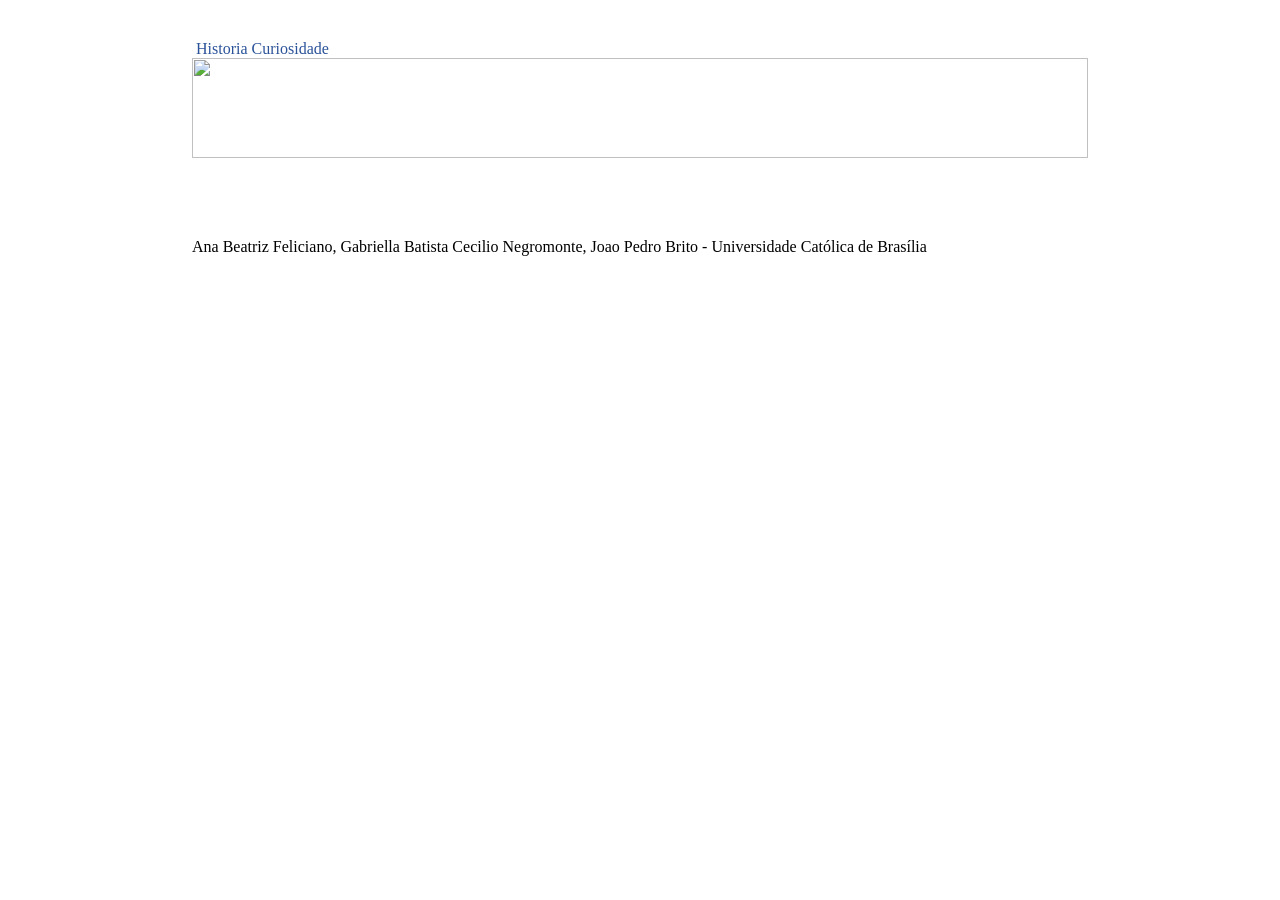
==== docs/index.html @ afdd56cf "a" ====
<!DOCTYPE html>
<html lang="pt">
<head>
    <meta charset="UTF-8">
    <meta name="viewport" content="width=device-width, initial-scale=1.0">
    <title>Home</title>
</head>
<link rel="stylesheet" href="stylesheet.css">
<body>
    <header>
        <div id="menu">
            <img src="img/cachorro_caramelo.png" alt="">
            <a href="index.html" target="_blank">
                
            </a>
            <a href="historia.html" target="_blank">Historia</a>
            <a href="curiosidades.html" target="_blank">Curiosidade</a>
        </div>
        <img class="banner" src="" alt="">
    </header>
    <main>

    </main>
    <footer>Ana Beatriz Feliciano, Gabriella Batista Cecilio Negromonte, Joao Pedro Brito - Universidade Católica de Brasília</footer>
</body>
</html>
---- docs/stylesheet.css ----
body {
    margin: 40px 15%;
    display: flex;
    flex-direction: column;
    justify-content: center;
    gap: 20px;
}

header {
    height: auto;
    width: 100%;
}

main {
    max-width: 1000px;
    width: 100%;
    min-height: 36px;
}

footer {

}

.banner {
    margin: auto;
    width: 100%;
    height: 100px;
    object-fit: cover;
}

h1 {

}

p {

}

a {
    color: #2a5298; 
    text-decoration: none; 
}
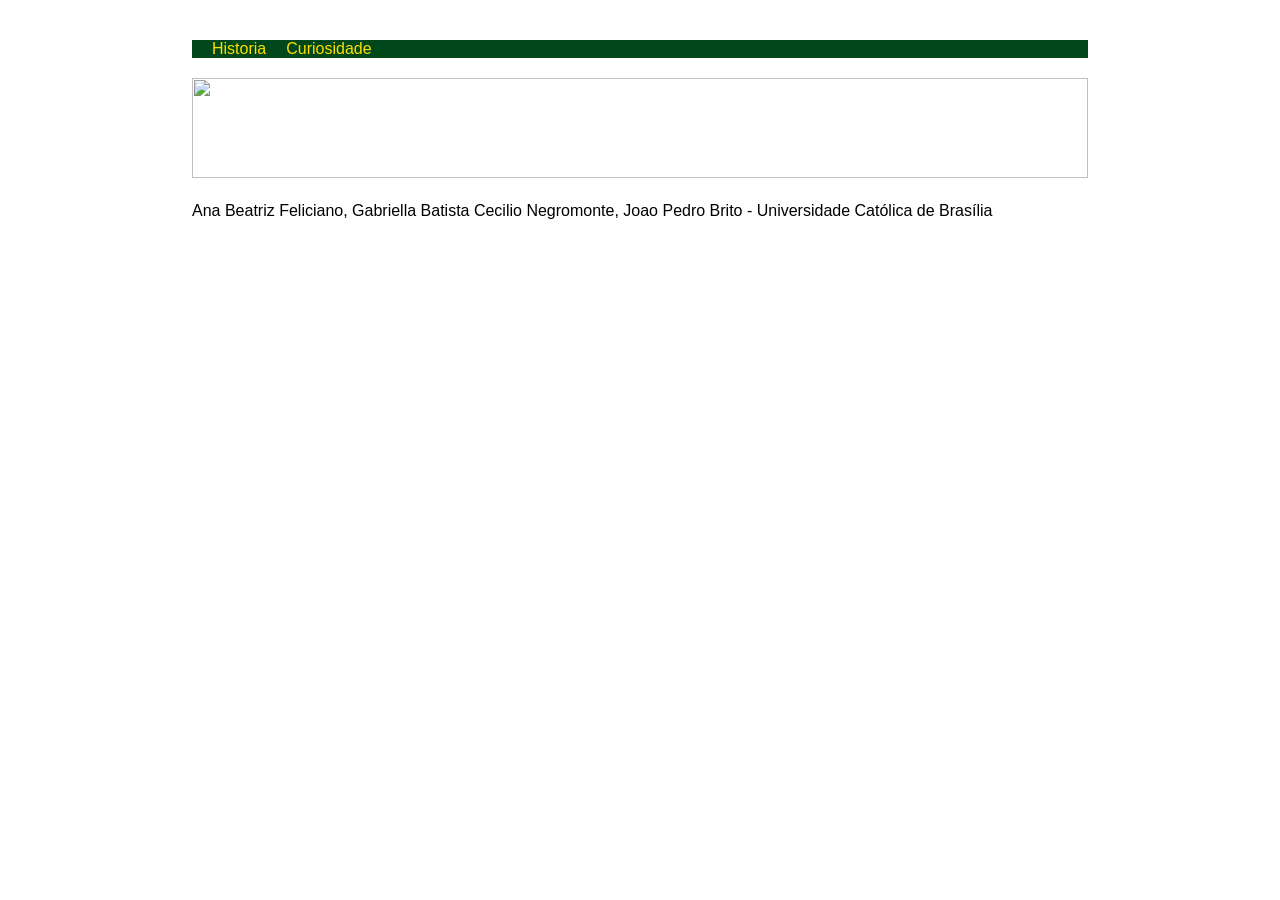
==== commit 8e2e0052: "a" ====
--- a/docs/index.html
+++ b/docs/index.html
@@ -8,18 +8,15 @@
 <link rel="stylesheet" href="stylesheet.css">
 <body>
     <header>
-        <div id="menu">
-            <img src="img/cachorro_caramelo.png" alt="">
-            <a href="index.html" target="_blank">
-                
-            </a>
-            <a href="historia.html" target="_blank">Historia</a>
-            <a href="curiosidades.html" target="_blank">Curiosidade</a>
+        <div class="menu">
+            <a class="pag" href="index.html" target="_blank"></a>
+            <a class="pag" href="historia.html" target="_blank">Historia</a>
+            <a class="pag" href="curiosidades.html" target="_blank">Curiosidade</a>
         </div>
-        <img class="banner" src="" alt="">
+       
     </header>
     <main>
-
+         <img class="banner" src="" alt="">
     </main>
     <footer>Ana Beatriz Feliciano, Gabriella Batista Cecilio Negromonte, Joao Pedro Brito - Universidade Católica de Brasília</footer>
 </body>
--- a/docs/stylesheet.css
+++ b/docs/stylesheet.css
@@ -1,9 +1,18 @@
+@font-face {
+    font-family: 'Oferta-do-Dia';
+    src: url('fontes/Oferta-do-Dia.ttf') format('truetype'),
+         url('fontes/Oferta-do-Dia.ttf') format('truetype');
+    font-weight: normal;
+    font-style: normal;
+}
+
 body {
     margin: 40px 15%;
     display: flex;
     flex-direction: column;
     justify-content: center;
     gap: 20px;
+    font-family: 'Montserrat', 'Segoe UI', Tahoma, Geneva, Verdana, sans-serif;
 }
 
 header {
@@ -21,6 +30,14 @@
 
 }
 
+.menu {
+    background-color: #004719;;
+    display: flex;
+    justify-content: ;
+    align-items: center;
+    gap: 20px;
+}
+
 .banner {
     margin: auto;
     width: 100%;
@@ -28,15 +45,35 @@
     object-fit: cover;
 }
 
+.title {
+    text-align: center;
+    font-size: 100px;
+    font-family: 'Oferta-do-Dia';
+    font-weight: 300;
+}
+
+.curiosidade-card {
+    background: #fff;
+    padding: 25px;
+    margin-bottom: 20px;
+    border-left: 8px solid #009C3B;
+    border-radius: 5px;
+    box-shadow: 0 2px 5px rgba(0,0,0,0.05);
+}
+
+.pag {
+    color: #FFDF00;
+}
+
 h1 {
 
 }
 
 p {
-
+    
 }
 
 a {
-    color: #2a5298; 
+
     text-decoration: none; 
 }
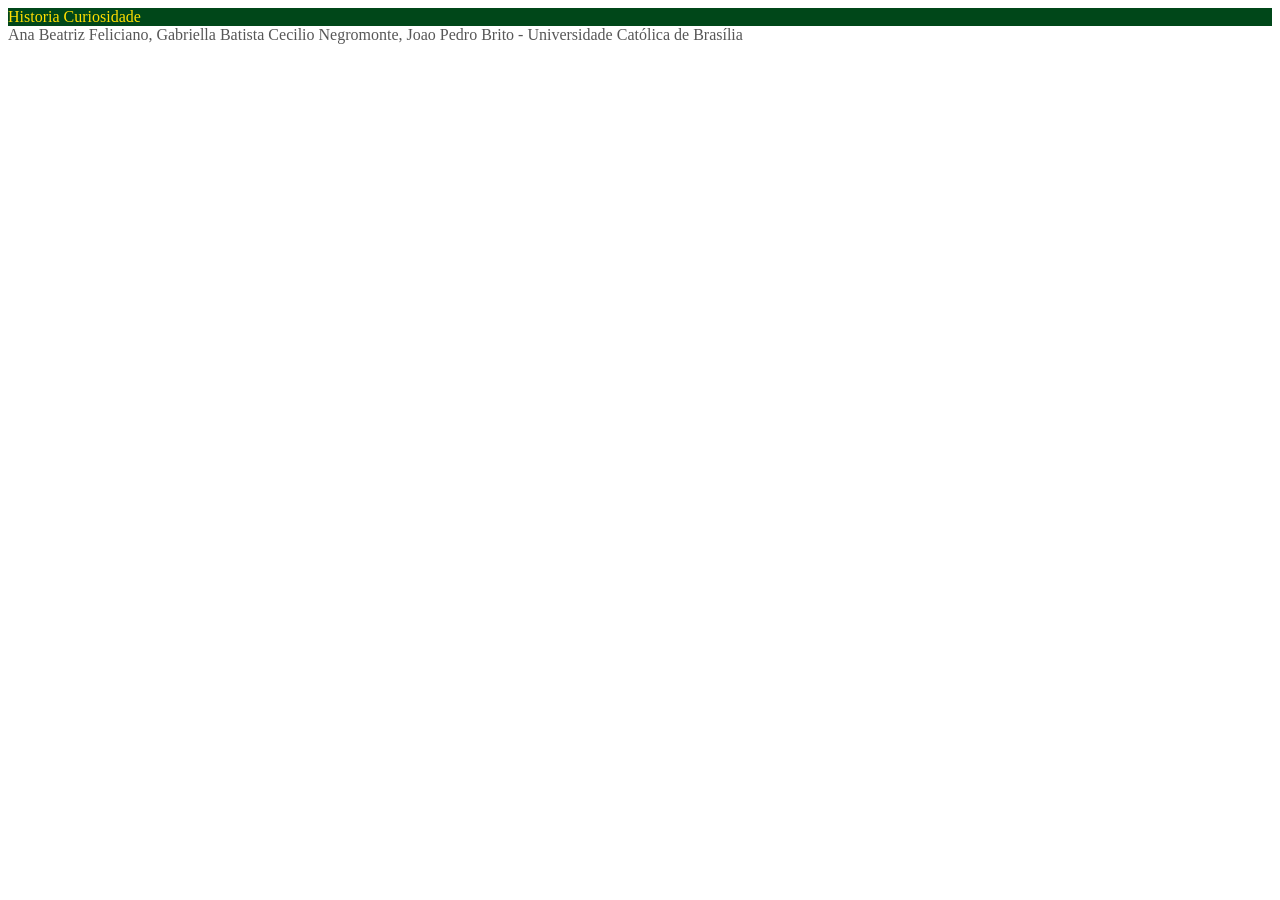
==== commit 123968d6: "a" ====
--- a/docs/index.html
+++ b/docs/index.html
@@ -4,19 +4,20 @@
     <meta charset="UTF-8">
     <meta name="viewport" content="width=device-width, initial-scale=1.0">
     <title>Home</title>
+    <link rel="stylesheet" href="stylesheet.css">
 </head>
-<link rel="stylesheet" href="stylesheet.css">
+
 <body>
     <header>
-        <div class="menu">
-            <a class="pag" href="index.html" target="_blank"></a>
-            <a class="pag" href="historia.html" target="_blank">Historia</a>
-            <a class="pag" href="curiosidades.html" target="_blank">Curiosidade</a>
+        <div>
+            <a href="index.html" target="_blank"></a>
+            <a href="historia.html" target="_blank">Historia</a>
+            <a href="curiosidades.html" target="_blank">Curiosidade</a>
         </div>
        
     </header>
     <main>
-         <img class="banner" src="" alt="">
+        
     </main>
     <footer>Ana Beatriz Feliciano, Gabriella Batista Cecilio Negromonte, Joao Pedro Brito - Universidade Católica de Brasília</footer>
 </body>
--- a/docs/stylesheet.css
+++ b/docs/stylesheet.css
@@ -7,73 +7,85 @@
 }
 
 body {
-    margin: 40px 15%;
     display: flex;
     flex-direction: column;
     justify-content: center;
-    gap: 20px;
-    font-family: 'Montserrat', 'Segoe UI', Tahoma, Geneva, Verdana, sans-serif;
+    color: var(--azul);
 }
 
 header {
-    height: auto;
     width: 100%;
+    background-color: var(--verde);
+}
+
+.logo {
+    position: absolute;
+    left: 20px;
+    top: 45px;
+    transform: translateY(-50%);
+    z-index: 99;
+}
+
+.logo img {
+  height: 100px;
+  display: block;
+}
+
+.menu {
+    display: flex;
+    align-items: center;
+    justify-content: flex-end;
+    gap: 20px;
+    position: relative;
+    padding-right: 32px; 
+    height: 60px;
 }
 
 main {
-    max-width: 1000px;
-    width: 100%;
-    min-height: 36px;
+    margin: 0 15%;
 }
 
-footer {
+a {
+    text-decoration: none;
+    color: var(--amarelo);
+}
+
+img {
 
 }
 
-.menu {
-    background-color: #004719;;
-    display: flex;
-    justify-content: ;
-    align-items: center;
-    gap: 20px;
+.title {
+    margin:0 ;
+    position: relative;
+    font-family: Oferta-do-Dia;
+    color: var(--branco);
+    text-align: center;
+    font-size: 80px;
+    font-weight: 100;
 }
 
-.banner {
-    margin: auto;
+.bannerimg {
+    position: absolute;
+    
+    margin:  auto -15%;
     width: 100%;
     height: 100px;
     object-fit: cover;
 }
 
-.title {
-    text-align: center;
-    font-size: 100px;
-    font-family: 'Oferta-do-Dia';
-    font-weight: 300;
-}
-
-.curiosidade-card {
-    background: #fff;
-    padding: 25px;
-    margin-bottom: 20px;
-    border-left: 8px solid #009C3B;
-    border-radius: 5px;
-    box-shadow: 0 2px 5px rgba(0,0,0,0.05);
-}
-
-.pag {
-    color: #FFDF00;
-}
-
-h1 {
-
-}
-
-p {
+.card {
     
 }
 
-a {
+footer {
+    color: rgb(87, 87, 87);
+}
 
-    text-decoration: none; 
-}+:root {
+    --verde: #004719;
+    --amarelo: #FFDF00;
+    --azul: #0F3275;
+    --branco: #F4F4F4;
+}
+
+
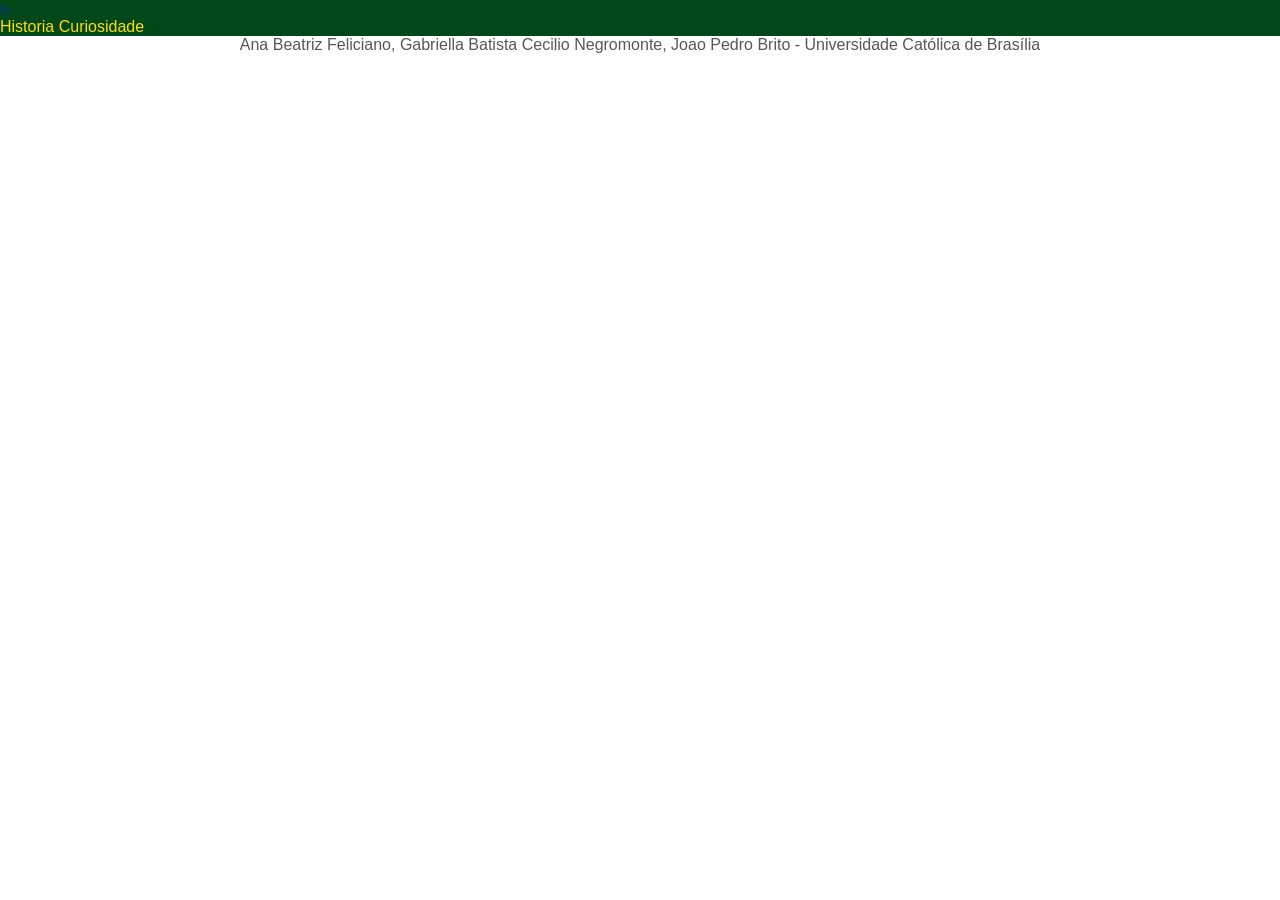
==== commit 92688e84: "teste" ====
--- a/docs/index.html
+++ b/docs/index.html
@@ -9,6 +9,7 @@
 
 <body>
     <header>
+        a
         <div>
             <a href="index.html" target="_blank"></a>
             <a href="historia.html" target="_blank">Historia</a>
--- a/docs/stylesheet.css
+++ b/docs/stylesheet.css
@@ -6,22 +6,27 @@
     font-style: normal;
 }
 
+* {
+    margin: 0;
+    padding: 0;
+    box-sizing: border-box;
+}
+
 body {
+    width: 100%;
     display: flex;
     flex-direction: column;
-    justify-content: center;
     color: var(--azul);
+    font-family: 'Montserrat', 'Segoe UI', Tahoma, Geneva, Verdana, sans-serif;
 }
 
 header {
-    width: 100%;
     background-color: var(--verde);
 }
 
 .logo {
     position: absolute;
-    left: 20px;
-    top: 45px;
+    padding: 70px 20px 0 0;
     transform: translateY(-50%);
     z-index: 99;
 }
@@ -66,19 +71,44 @@
 
 .bannerimg {
     position: absolute;
-    
-    margin:  auto -15%;
+    left: 0;
     width: 100%;
     height: 100px;
     object-fit: cover;
+    z-index: -1;
+}
+
+.banner {
+    margin-bottom: 60px;
+}
+
+section {
+    
+}
+
+.grid-card {
+  display: grid;
+  grid-template-columns: 1fr 1fr;
+  gap: 15px;
 }
 
 .card {
-    
+    margin: 10px;
+    padding: 18px;
+    border: 1px solid;
+    border-radius: 10px;
+}
+
+@media (min-width: 600px) {
+  .grid-container {
+    grid-template-columns: 1fr;
+  }
 }
 
 footer {
     color: rgb(87, 87, 87);
+    text-align: center;
+
 }
 
 :root {
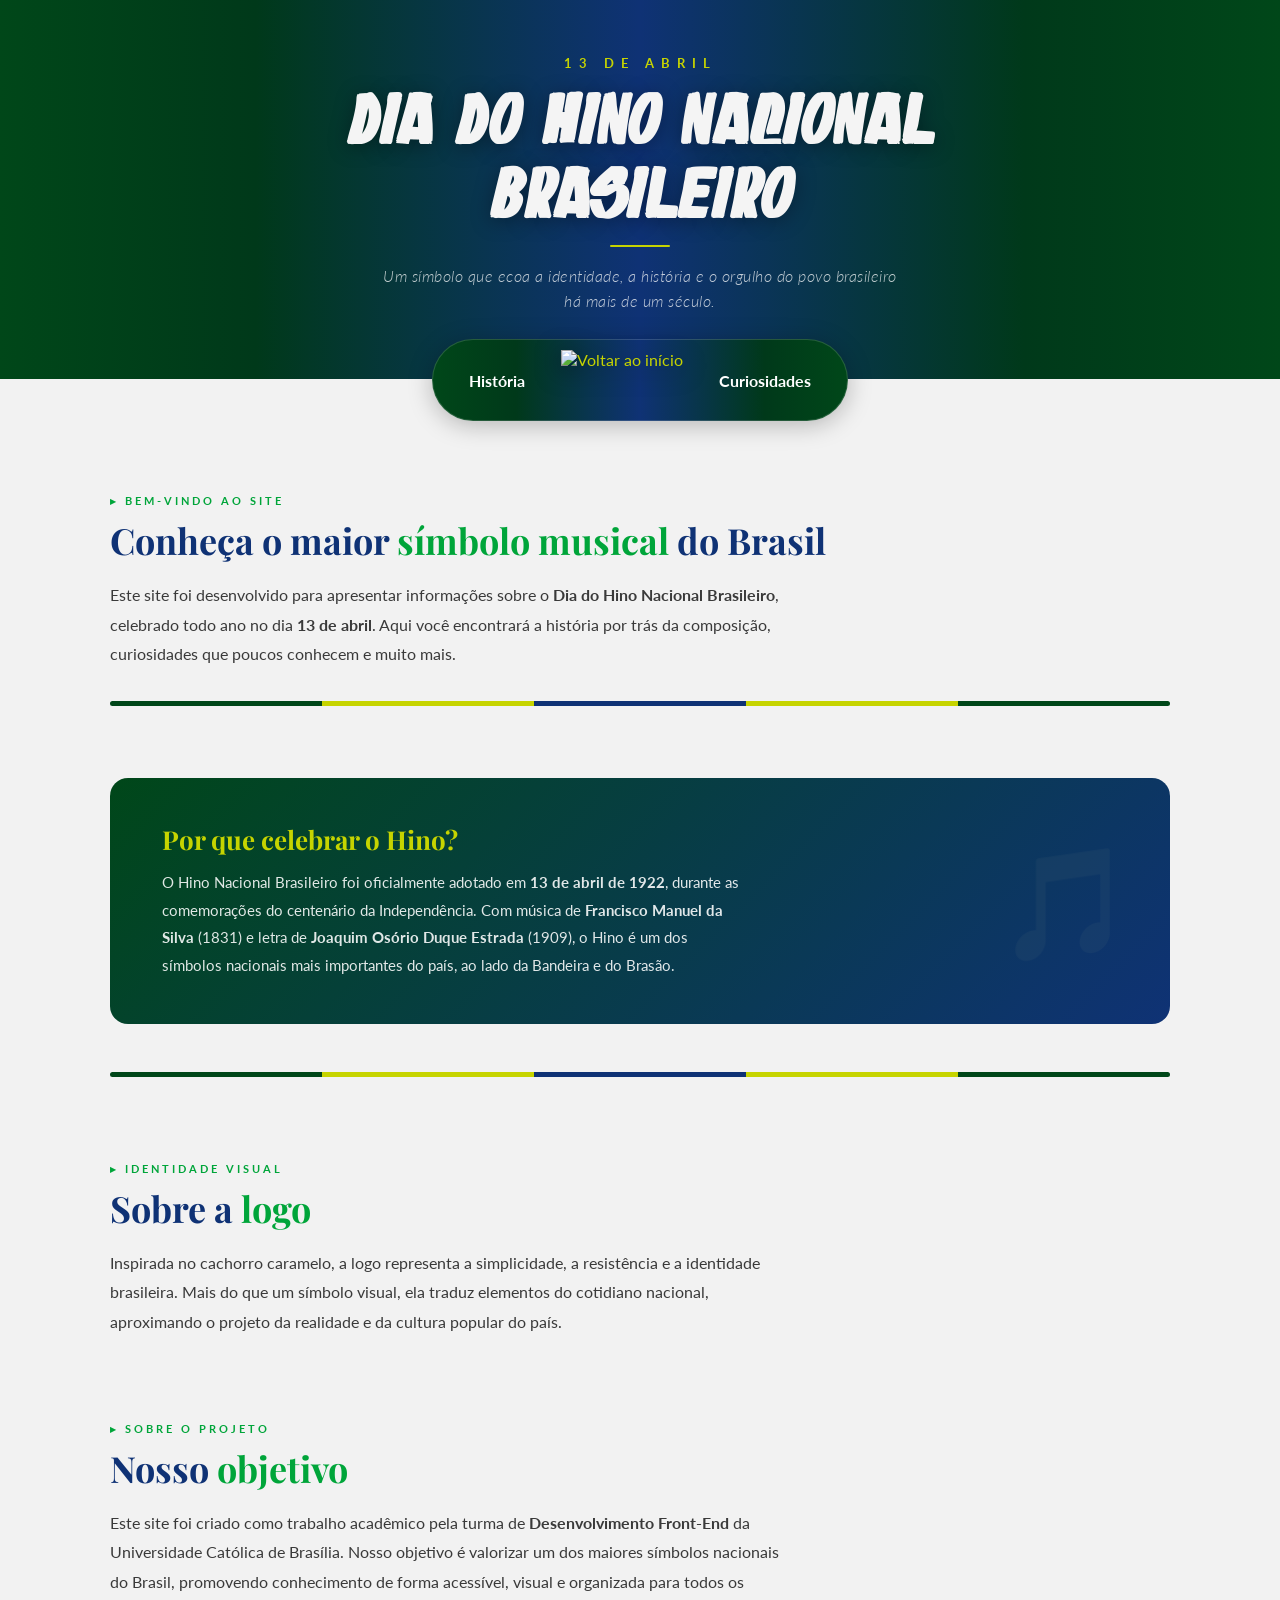
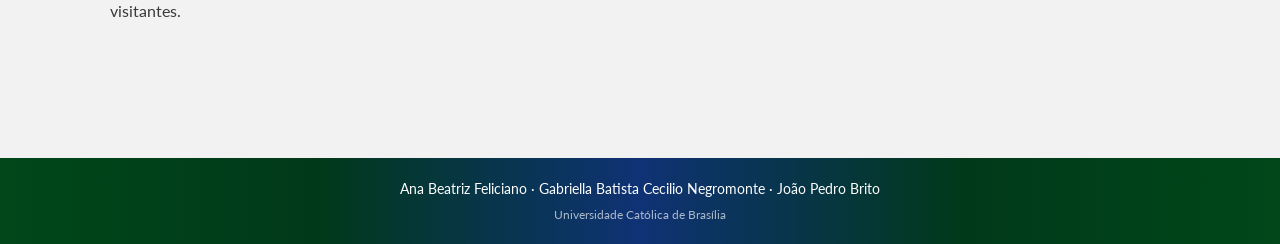
==== commit f623fc06: "Atualização" ====
--- a/docs/index.html
+++ b/docs/index.html
@@ -1,25 +1,141 @@
 <!DOCTYPE html>
-<html lang="pt">
+<html lang="pt-BR">
+
 <head>
     <meta charset="UTF-8">
     <meta name="viewport" content="width=device-width, initial-scale=1.0">
-    <title>Home</title>
+
+    <title>Dia do Hino Nacional Brasileiro</title>
+    <link href="https://fonts.googleapis.com/css2?family=Playfair+Display:wght@700;900&family=Lato:wght@300;400;700&display=swap" rel="stylesheet">
     <link rel="stylesheet" href="stylesheet.css">
+
 </head>
 
 <body>
+
+    <!-- ================= HEADER ================= -->
     <header>
-        a
-        <div>
-            <a href="index.html" target="_blank"></a>
-            <a href="historia.html" target="_blank">Historia</a>
-            <a href="curiosidades.html" target="_blank">Curiosidade</a>
+        <span class="title-date">13 de abril</span>
+
+        <h1 class="title">Dia do Hino Nacional Brasileiro</h1>
+
+        <div class="title-divider"></div>
+
+        <span class="title-sub">
+            Um símbolo que ecoa a identidade, a história e o orgulho do povo brasileiro há mais de um século.
+        </span>
+    </header>
+
+    <!-- ================= MENU ================= -->
+    <nav>
+        <div class="menu">
+
+            <a href="historia.html" class="menu-link">História</a>
+
+            <!-- LOGO CENTRAL -->
+            <div class="nav-logo">
+                <a href="index.html">
+                    <img src="../Trabalho 02/img/Logo.png" alt="Voltar ao início">
+                </a>
+            </div>
+
+            <a href="curiosidades.html" class="menu-link">Curiosidades</a>
+
         </div>
-       
-    </header>
+    </nav>
+
+    <!-- ================= CONTEÚDO ================= -->
     <main>
+
+        <!-- INTRODUÇÃO -->
+        <section class="content-section">
+            <span class="section-label">▸ Bem-vindo ao site</span>
+
+            <h2>Conheça o maior <em>símbolo musical</em> do Brasil</h2>
+
+            <p>
+                Este site foi desenvolvido para apresentar informações sobre o
+                <strong>Dia do Hino Nacional Brasileiro</strong>, celebrado todo ano no dia
+                <strong>13 de abril</strong>.
+                Aqui você encontrará a história por trás da composição, curiosidades
+                que poucos conhecem e muito mais.
+            </p>
+
+            <!-- FAIXA DA BANDEIRA -->
+            <div class="flag-stripe">
+                <div class="s1"></div>
+                <div class="s2"></div>
+                <div class="s3"></div>
+                <div class="s4"></div>
+                <div class="s5"></div>
+            </div>
+        </section>
+
+        <!-- DESTAQUE -->
+        <section class="highlight-box">
+            <h2>Por que celebrar o Hino?</h2>
+
+            <p>
+                O Hino Nacional Brasileiro foi oficialmente adotado em
+                <strong>13 de abril de 1922</strong>, durante as comemorações do
+                centenário da Independência.
+
+                Com música de <strong>Francisco Manuel da Silva</strong> (1831)
+                e letra de <strong>Joaquim Osório Duque Estrada</strong> (1909),
+                o Hino é um dos símbolos nacionais mais importantes do país,
+                ao lado da Bandeira e do Brasão.
+            </p>
+        </section>
+
+        <!-- FAIXA DECORATIVA -->
+        <div class="flag-stripe">
+            <div class="s1"></div>
+            <div class="s2"></div>
+            <div class="s3"></div>
+            <div class="s4"></div>
+            <div class="s5"></div>
+        </div>
+
+        <!-- LOGO -->
+        <section class="content-section">
+            <span class="section-label">▸ Identidade visual</span>
+
+            <h2>Sobre a <em>logo</em></h2>
+
+            <p>
+                Inspirada no cachorro caramelo, a logo representa a simplicidade,
+                a resistência e a identidade brasileira. Mais do que um símbolo visual,
+                ela traduz elementos do cotidiano nacional, aproximando o projeto da
+                realidade e da cultura popular do país.
+            </p>
+        </section>
+
+        <!-- OBJETIVO -->
+        <section class="content-section">
+            <span class="section-label">▸ Sobre o projeto</span>
+
+            <h2>Nosso <em>objetivo</em></h2>
+
+            <p>
+                Este site foi criado como trabalho acadêmico pela turma de 
+                <strong>Desenvolvimento Front-End </strong> da Universidade Católica de Brasília. 
+                Nosso objetivo é valorizar um dos maiores símbolos nacionais do Brasil, promovendo conhecimento 
+                de forma acessível, visual e organizada para todos os visitantes.
+            </p>
+        </section>
+        
+        <section class="content-section"></section>
         
     </main>
-    <footer>Ana Beatriz Feliciano, Gabriella Batista Cecilio Negromonte, Joao Pedro Brito - Universidade Católica de Brasília</footer>
+
+    <!-- ================= FOOTER ================= -->
+    <footer>
+        <p>
+            Ana Beatriz Feliciano · Gabriella Batista Cecilio Negromonte · João Pedro Brito
+        </p>
+
+        <small>Universidade Católica de Brasília</small>
+    </footer>
+
 </body>
 </html>
--- a/docs/stylesheet.css
+++ b/docs/stylesheet.css
@@ -1,53 +1,187 @@
+/* =========================
+   IMPORTAÇÃO DE FONTES
+========================= */
 @font-face {
     font-family: 'Oferta-do-Dia';
-    src: url('fontes/Oferta-do-Dia.ttf') format('truetype'),
-         url('fontes/Oferta-do-Dia.ttf') format('truetype');
-    font-weight: normal;
-    font-style: normal;
-}
-
+    src: url('fontes/Oferta-do-Dia.ttf') format('truetype');
+}
+
+/* =========================
+   VARIÁVEIS
+========================= */
+:root {
+    --verde:        #004719;
+    --verde-claro:  #00a53a;
+    --amarelo:      #c6d400;
+    --azul:         #0F3275;
+    --branco:       #F4F4F4;
+}
+
+/* =========================
+   RESET GLOBAL
+========================= */
 * {
     margin: 0;
     padding: 0;
     box-sizing: border-box;
 }
 
+/* =========================
+   BODY
+========================= */
 body {
     width: 100%;
+    min-height: 100vh;
     display: flex;
     flex-direction: column;
+    background-color: #F2F2F2;
     color: var(--azul);
-    font-family: 'Montserrat', 'Segoe UI', Tahoma, Geneva, Verdana, sans-serif;
-}
-
+    font-family: 'Lato', 'Montserrat', sans-serif;
+}
+
+/* =========================
+   HEADER
+========================= */
 header {
-    background-color: var(--verde);
-}
-
-.logo {
+    background: linear-gradient(
+        90deg,
+        var(--verde)  0%,
+        #00391a       20%,
+        var(--azul)   50%,
+        #00391a       80%,
+        var(--verde)  100%
+    );
+    text-align: center;
+    padding: 55px 15% 65px;
+    position: relative;
+}
+/* =========================
+   TÍTULO
+========================= */
+.title-date {
+    display: block;
+    font-size: 13px;
+    font-weight: 700;
+    letter-spacing: 7px;
+    text-transform: uppercase;
+    color: var(--amarelo);
+    margin-bottom: 10px;
+}
+
+.title {
+    font-family: 'Oferta-do-Dia', serif;
+    color: var(--branco);
+    font-size: clamp(40px, 5.5vw, 78px);
+    line-height: 1.05;
+    text-shadow: 0 3px 20px rgba(0,0,0,0.35);
+}
+
+.title-divider {
+    width: 60px;
+    height: 2px;
+    background: var(--amarelo);
+    margin: 16px auto;
+    border-radius: 2px;
+}
+
+.title-sub {
+    font-size: clamp(13px, 1.4vw, 16px);
+    font-weight: 300;
+    font-style: italic;
+    color: rgba(255,255,255,0.75);
+    letter-spacing: 0.5px;
+    line-height: 1.6;
+    max-width: 520px;
+    margin: 0 auto;
+    display: block;
+}
+
+/* =========================
+   NAV / MENU
+========================= */
+nav {
+    display: flex;
+    justify-content: center;
+    align-items: center;
+    margin-top: -40px;
+    position: relative;
+    z-index: 2;
+}
+
+.menu {
+    display: flex;
+    align-items: center;
+    justify-content: center;
+    gap: 36px;
+    background: linear-gradient(
+        90deg,
+        var(--verde)  0%,
+        #00391a       20%,
+        var(--azul)   50%,
+        #00391a       80%,
+        var(--verde)  100%
+    );
+    padding: 10px 36px;
+    border-radius: 50px;
+    border: 1px solid rgba(255,255,255,0.15);
+    box-shadow: 0 4px 24px rgba(0,0,0,0.25);
+}
+
+.menu a.menu-link {
+    text-decoration: none;
+    color: white;
+    font-weight: bold;
+    position: relative;
+    white-space: nowrap;
+}
+
+.menu a.menu-link::after {
+    content: "";
     position: absolute;
-    padding: 70px 20px 0 0;
-    transform: translateY(-50%);
-    z-index: 99;
-}
-
-.logo img {
-  height: 100px;
-  display: block;
-}
-
-.menu {
+    width: 0%;
+    height: 2px;
+    left: 0;
+    bottom: -5px;
+    background: var(--amarelo);
+    transition: 0.3s;
+}
+
+.menu a.menu-link:hover::after {
+    width: 100%;
+}
+
+/* Logo */
+.nav-logo {
     display: flex;
     align-items: center;
-    justify-content: flex-end;
-    gap: 20px;
-    position: relative;
-    padding-right: 32px; 
+    justify-content: center;
+    position: relative;
+    top: 0;
+    z-index: 10;
+}
+
+.nav-logo img {
     height: 60px;
-}
-
+    width: auto;
+    display: block;
+    transition: transform 0.3s ease, filter 0.3s ease;
+    filter: drop-shadow(0 4px 12px rgba(0,0,0,0.5));
+}
+
+.nav-logo img:hover {
+    transform: scale(1.08);
+    filter: drop-shadow(0 6px 18px rgba(0,0,0,0.6));
+}
+
+/* =========================
+   MAIN
+========================= */
 main {
-    margin: 0 15%;
+    flex: 1;
+    padding: 20px;
+    max-width: 1100px;
+    width: 100%;
+    margin: 0 auto;
 }
 
 a {
@@ -55,41 +189,13 @@
     color: var(--amarelo);
 }
 
-img {
-
-}
-
-.title {
-    margin:0 ;
-    position: relative;
-    font-family: Oferta-do-Dia;
-    color: var(--branco);
-    text-align: center;
-    font-size: 80px;
-    font-weight: 100;
-}
-
-.bannerimg {
-    position: absolute;
-    left: 0;
-    width: 100%;
-    height: 100px;
-    object-fit: cover;
-    z-index: -1;
-}
-
-.banner {
-    margin-bottom: 60px;
-}
-
-section {
-    
-}
-
+/* =========================
+   CARDS
+========================= */
 .grid-card {
-  display: grid;
-  grid-template-columns: 1fr 1fr;
-  gap: 15px;
+    display: grid;
+    grid-template-columns: 1fr 1fr;
+    gap: 15px;
 }
 
 .card {
@@ -99,23 +205,132 @@
     border-radius: 10px;
 }
 
-@media (min-width: 600px) {
-  .grid-container {
-    grid-template-columns: 1fr;
-  }
-}
-
+/* =========================
+   SEPARADOR
+========================= */
+.flag-stripe {
+    display: flex;
+    height: 5px;
+    margin: 32px 0;
+    border-radius: 3px;
+    overflow: hidden;
+}
+
+.flag-stripe div { flex: 1; }
+.s1 { background: var(--verde); }
+.s2 { background: var(--amarelo); }
+.s3 { background: var(--azul); }
+.s4 { background: var(--amarelo); }
+.s5 { background: var(--verde); }
+
+/* =========================
+   CONTEÚDO
+========================= */
+.content-section {
+    padding: 48px 0 32px;
+}
+
+.section-label {
+    display: inline-block;
+    font-size: 11px;
+    font-weight: 700;
+    letter-spacing: 3px;
+    text-transform: uppercase;
+    color: var(--verde-claro);
+    margin-bottom: 8px;
+}
+
+.content-section h2 {
+    font-family: 'Playfair Display', serif;
+    font-size: clamp(26px, 3vw, 36px);
+    margin-bottom: 16px;
+}
+
+.content-section h2 em {
+    color: var(--verde-claro);
+    font-style: normal;
+}
+
+.content-section p {
+    font-size: 16px;
+    line-height: 1.85;
+    color: #3a3a3a;
+    max-width: 680px;
+}
+
+/* =========================
+   DESTAQUE
+========================= */
+.highlight-box {
+    background: linear-gradient(135deg, var(--verde), var(--azul));
+    border-radius: 18px;
+    padding: 44px 52px;
+    color: white;
+    margin: 8px 0 48px;
+    position: relative;
+    overflow: hidden;
+}
+
+.highlight-box::after {
+    content: "🎵";
+    position: absolute;
+    font-size: 110px;
+    right: 36px;
+    top: 50%;
+    transform: translateY(-50%);
+    opacity: 0.12;
+}
+
+.highlight-box h2 {
+    font-family: 'Playfair Display', serif;
+    font-size: 26px;
+    color: var(--amarelo);
+    margin-bottom: 12px;
+}
+
+.highlight-box p {
+    font-size: 15px;
+    line-height: 1.85;
+    max-width: 580px;
+    color: rgba(255,255,255,0.88);
+}
+
+/* =========================
+   FOOTER
+========================= */
 footer {
-    color: rgb(87, 87, 87);
+    background: linear-gradient(
+        90deg,
+        var(--verde),
+        #00391a,
+        var(--azul),
+        #00391a,
+        var(--verde)
+    );
+    color: white;
     text-align: center;
-
-}
-
-:root {
-    --verde: #004719;
-    --amarelo: #FFDF00;
-    --azul: #0F3275;
-    --branco: #F4F4F4;
-}
-
-
+    padding: 18px 15px;
+    font-size: 14px;
+    line-height: 1.8;
+}
+
+footer small {
+    opacity: 0.65;
+    font-size: 12px;
+}
+
+/* =========================
+   RESPONSIVO
+========================= */
+@media (max-width: 768px) {
+    header { padding: 48px 6% 56px; }
+    main   { margin: 0 5%; }
+
+    .menu { gap: 20px; padding: 10px 20px; }
+
+    .nav-logo { top: -12px; }
+    .nav-logo img { height: 70px; }
+
+    .highlight-box { padding: 30px 24px; }
+    .highlight-box::after { display: none; }
+}
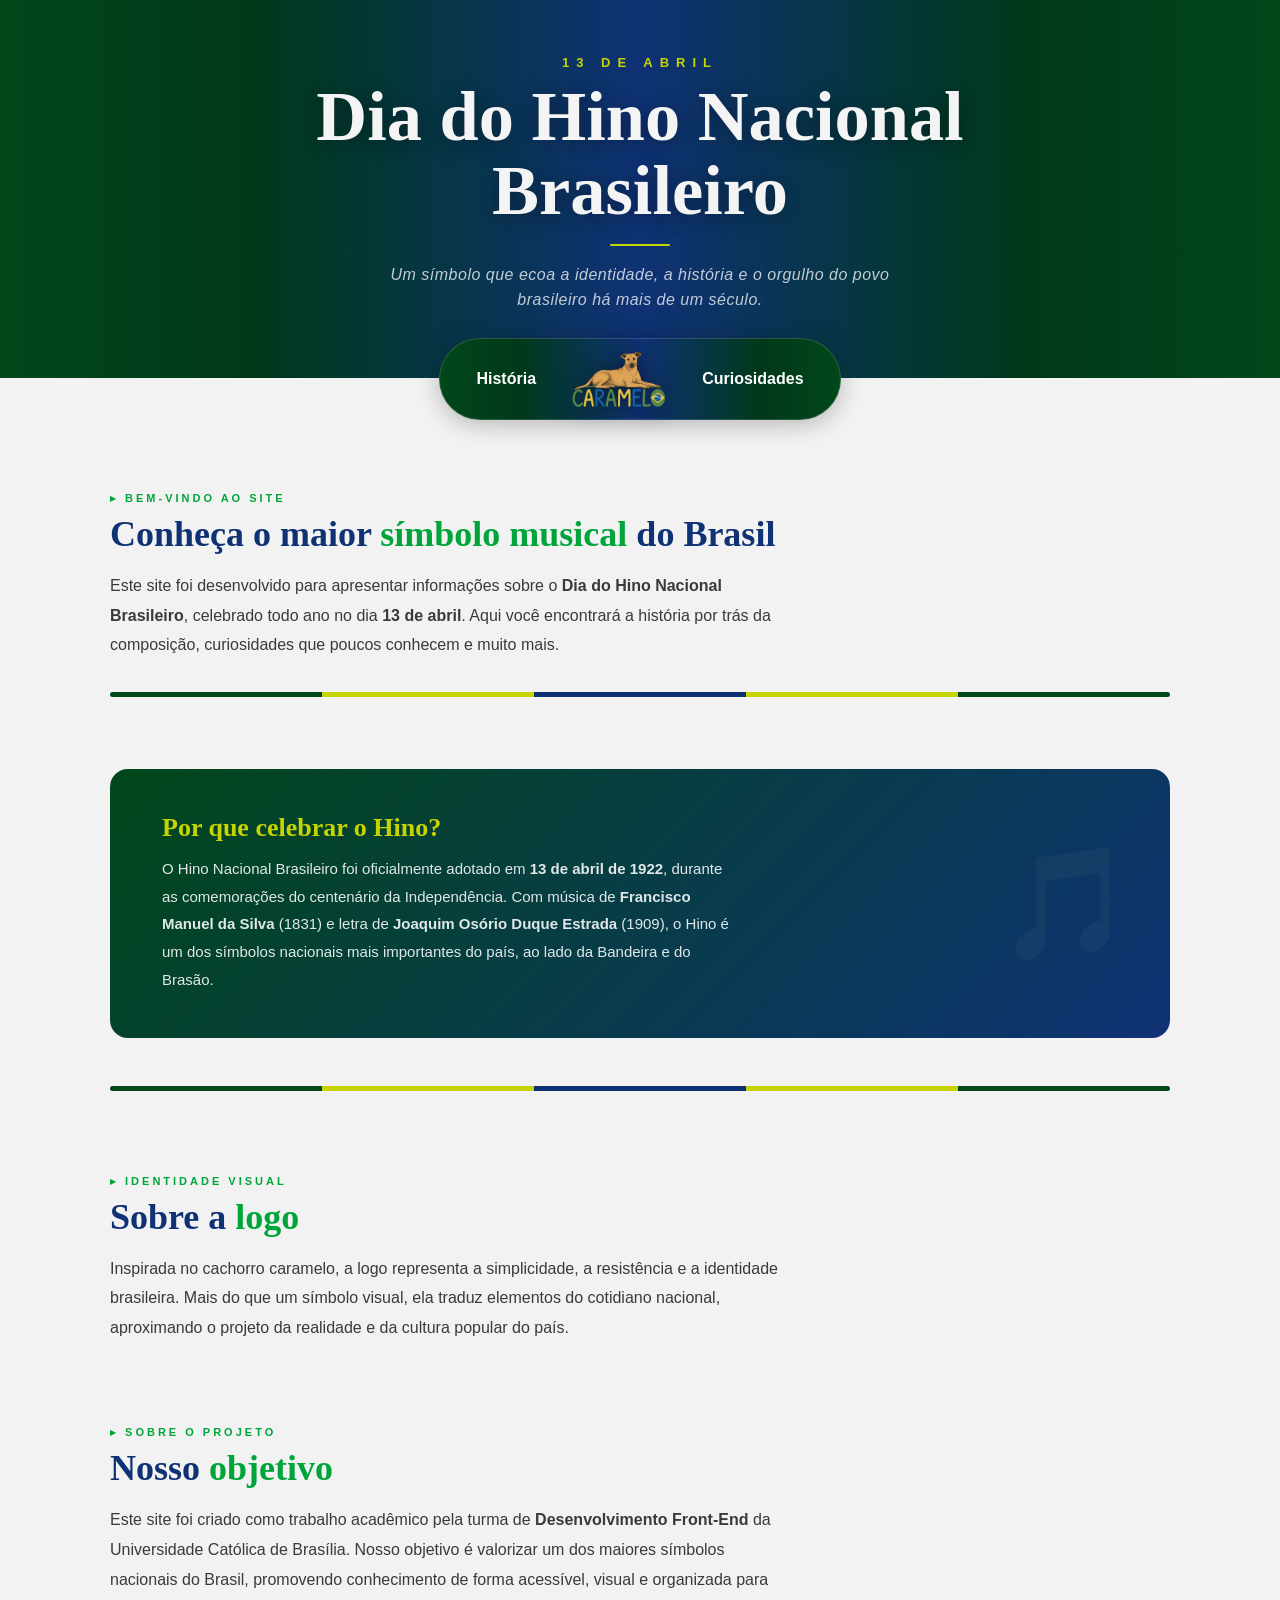
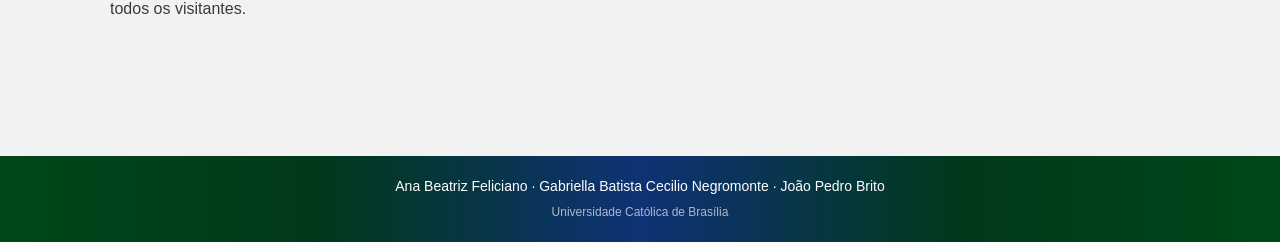
==== commit c8b5d1f5: "Correções" ====
--- a/docs/index.html
+++ b/docs/index.html
@@ -6,7 +6,6 @@
     <meta name="viewport" content="width=device-width, initial-scale=1.0">
 
     <title>Dia do Hino Nacional Brasileiro</title>
-    <link href="https://fonts.googleapis.com/css2?family=Playfair+Display:wght@700;900&family=Lato:wght@300;400;700&display=swap" rel="stylesheet">
     <link rel="stylesheet" href="stylesheet.css">
 
 </head>
@@ -35,7 +34,7 @@
             <!-- LOGO CENTRAL -->
             <div class="nav-logo">
                 <a href="index.html">
-                    <img src="../Trabalho 02/img/Logo.png" alt="Voltar ao início">
+                    <img src="../docs/img/Logo.png" alt="Voltar ao início">
                 </a>
             </div>
 
--- a/docs/stylesheet.css
+++ b/docs/stylesheet.css
@@ -1,11 +1,3 @@
-/* =========================
-   IMPORTAÇÃO DE FONTES
-========================= */
-@font-face {
-    font-family: 'Oferta-do-Dia';
-    src: url('fontes/Oferta-do-Dia.ttf') format('truetype');
-}
-
 /* =========================
    VARIÁVEIS
 ========================= */
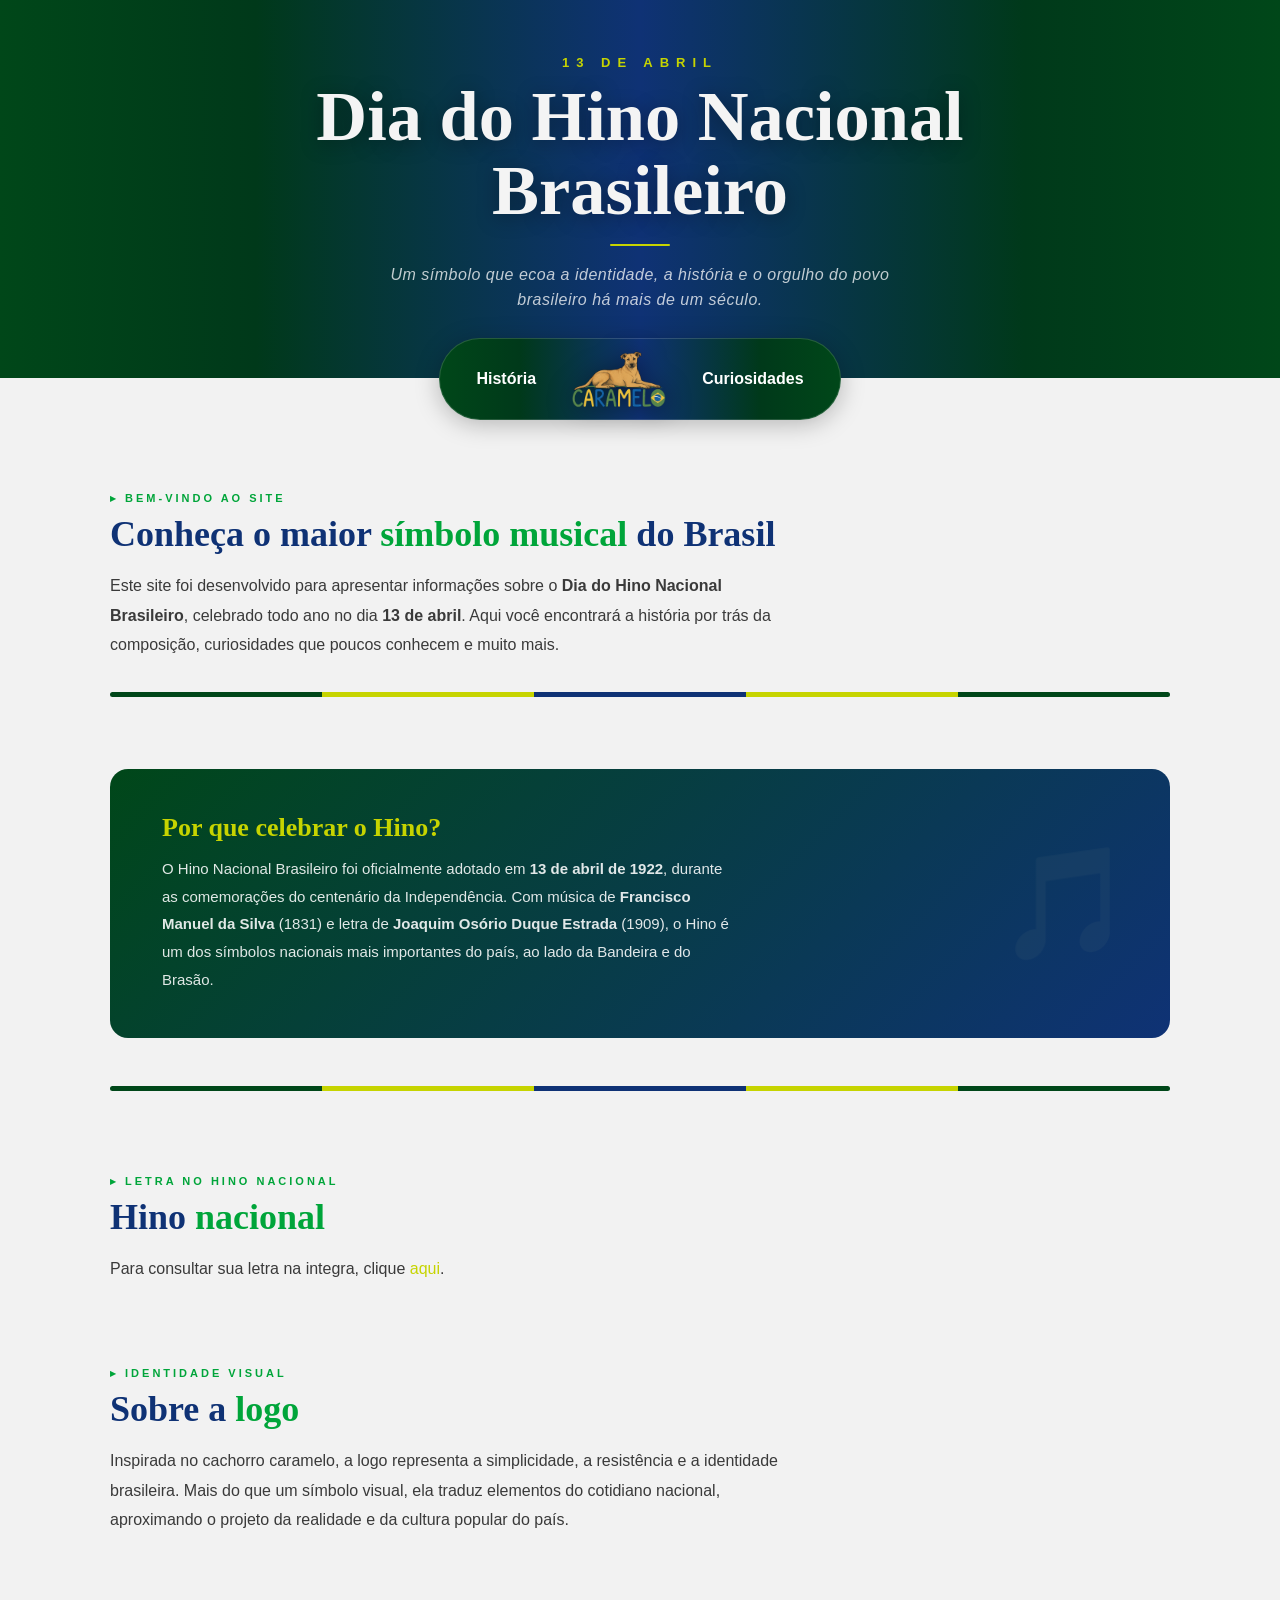
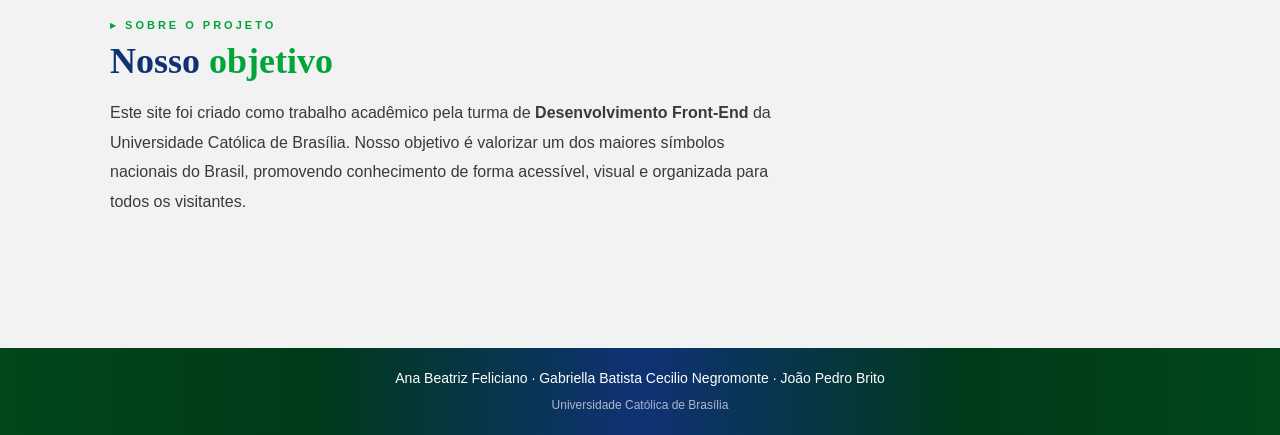
==== commit 1f85478b: "Add section for Hino Nacional lyrics" ====
--- a/docs/index.html
+++ b/docs/index.html
@@ -95,6 +95,17 @@
             <div class="s5"></div>
         </div>
 
+        <!-- LETRA -->
+        <section class="content-section">
+            <span class="section-label">▸ Letra no Hino Nacional</span>
+
+            <h2>Hino <em>nacional</em></h2>
+                 
+            <p>
+               Para consultar sua letra na integra, clique <a href="https://www.planalto.gov.br/ccivil_03/constituicao/hino.htm" target="_blank">aqui</a>.
+            </p>
+        </section>
+        
         <!-- LOGO -->
         <section class="content-section">
             <span class="section-label">▸ Identidade visual</span>
@@ -137,4 +148,4 @@
     </footer>
 
 </body>
-</html>+</html>
--- a/docs/stylesheet.css
+++ b/docs/stylesheet.css
@@ -181,6 +181,10 @@
     color: var(--amarelo);
 }
 
+h2 {
+    margin-bottom: 10px;
+}
+
 /* =========================
    CARDS
 ========================= */
@@ -249,6 +253,12 @@
     color: #3a3a3a;
     max-width: 680px;
 }
+
+.video-container {
+    display: flex;
+    justify-content: center;
+    margin-bottom: 30px;
+    }
 
 /* =========================
    DESTAQUE
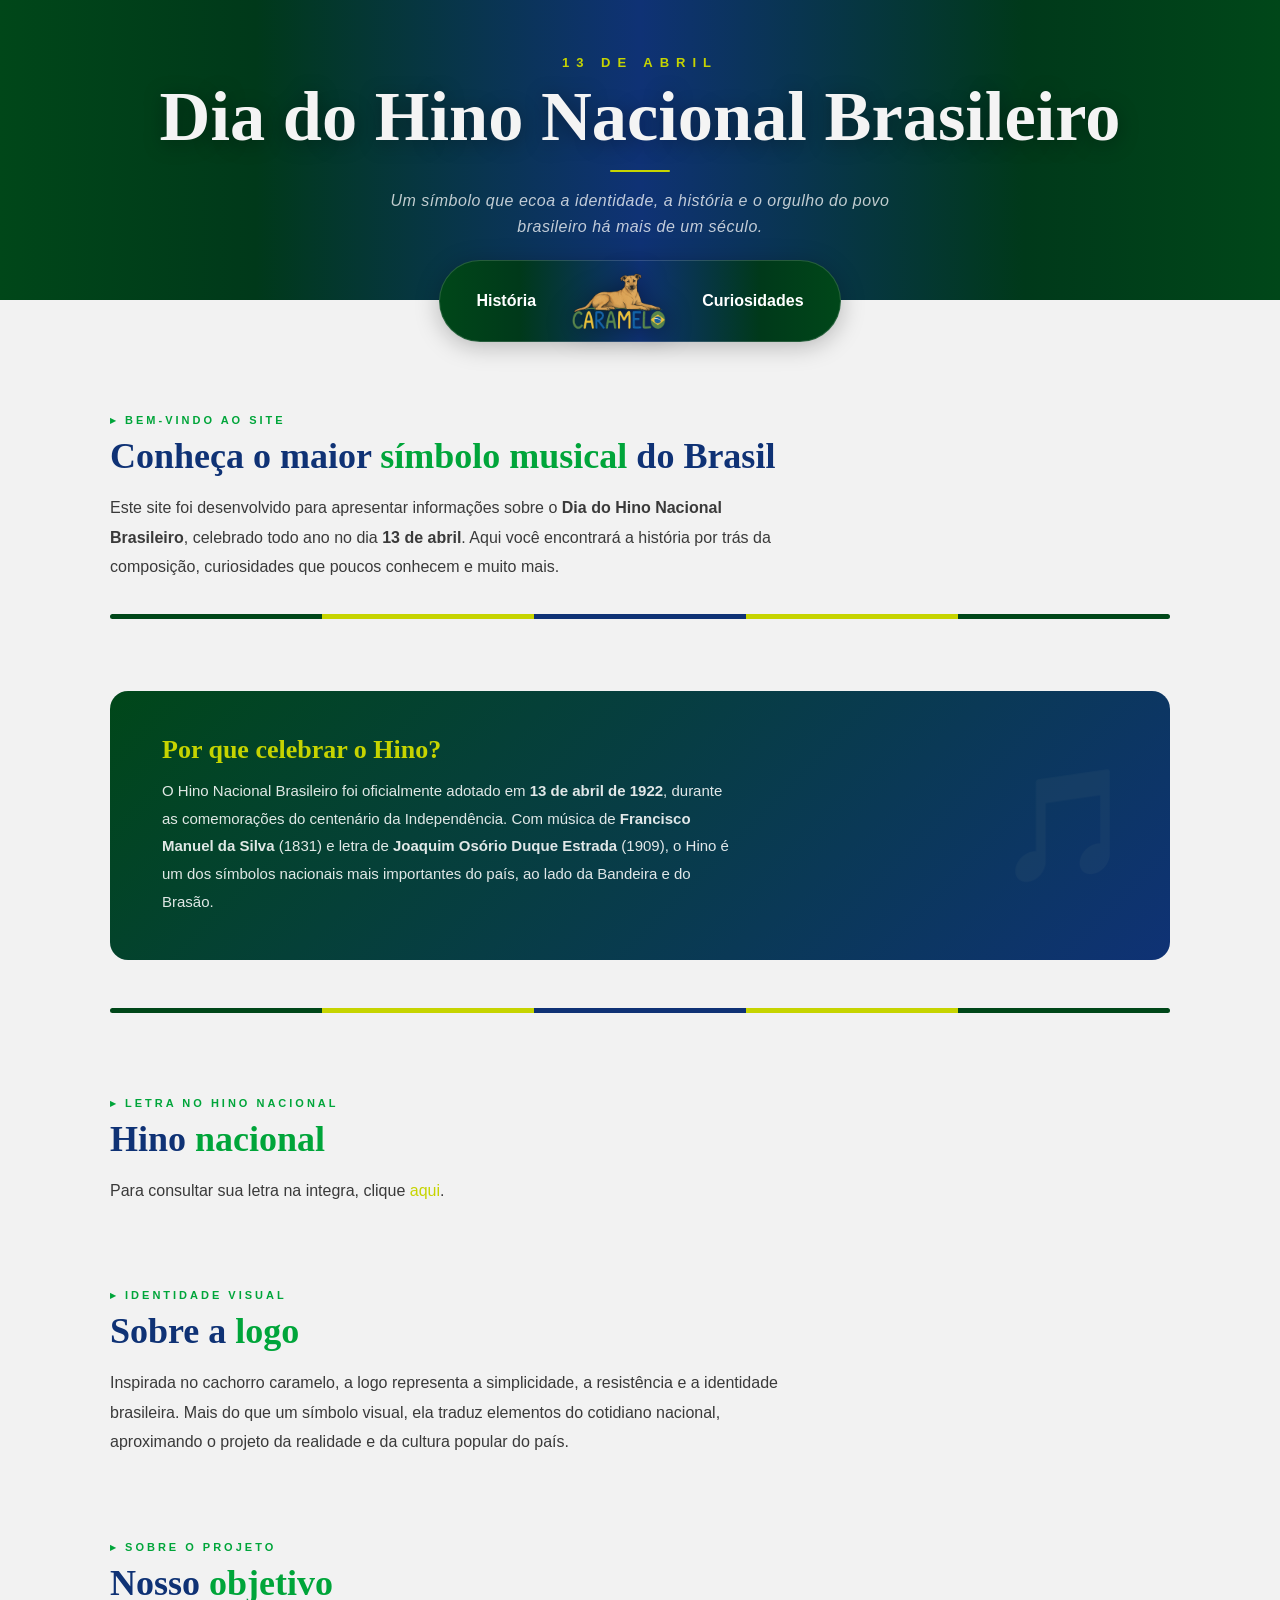
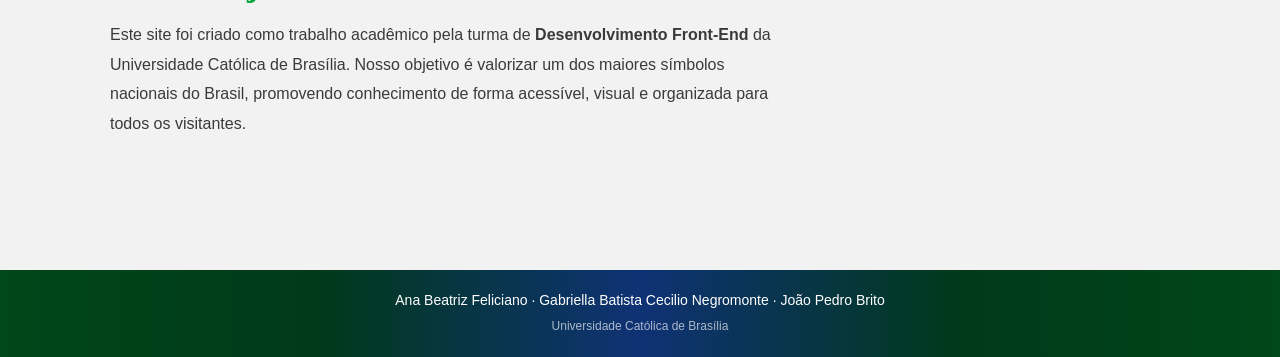
==== commit 230377cb: "Corrigindo a logo !" ====
--- a/docs/index.html
+++ b/docs/index.html
@@ -34,7 +34,7 @@
             <!-- LOGO CENTRAL -->
             <div class="nav-logo">
                 <a href="index.html">
-                    <img src="../docs/img/Logo.png" alt="Voltar ao início">
+                    <img src="img/Logo.png" alt="Voltar ao início">
                 </a>
             </div>
 
--- a/docs/stylesheet.css
+++ b/docs/stylesheet.css
@@ -44,8 +44,9 @@
         var(--verde)  100%
     );
     text-align: center;
-    padding: 55px 15% 65px;
-    position: relative;
+    padding: 55px 30px 60px;
+    position: relative;
+    height: 300px
 }
 /* =========================
    TÍTULO
